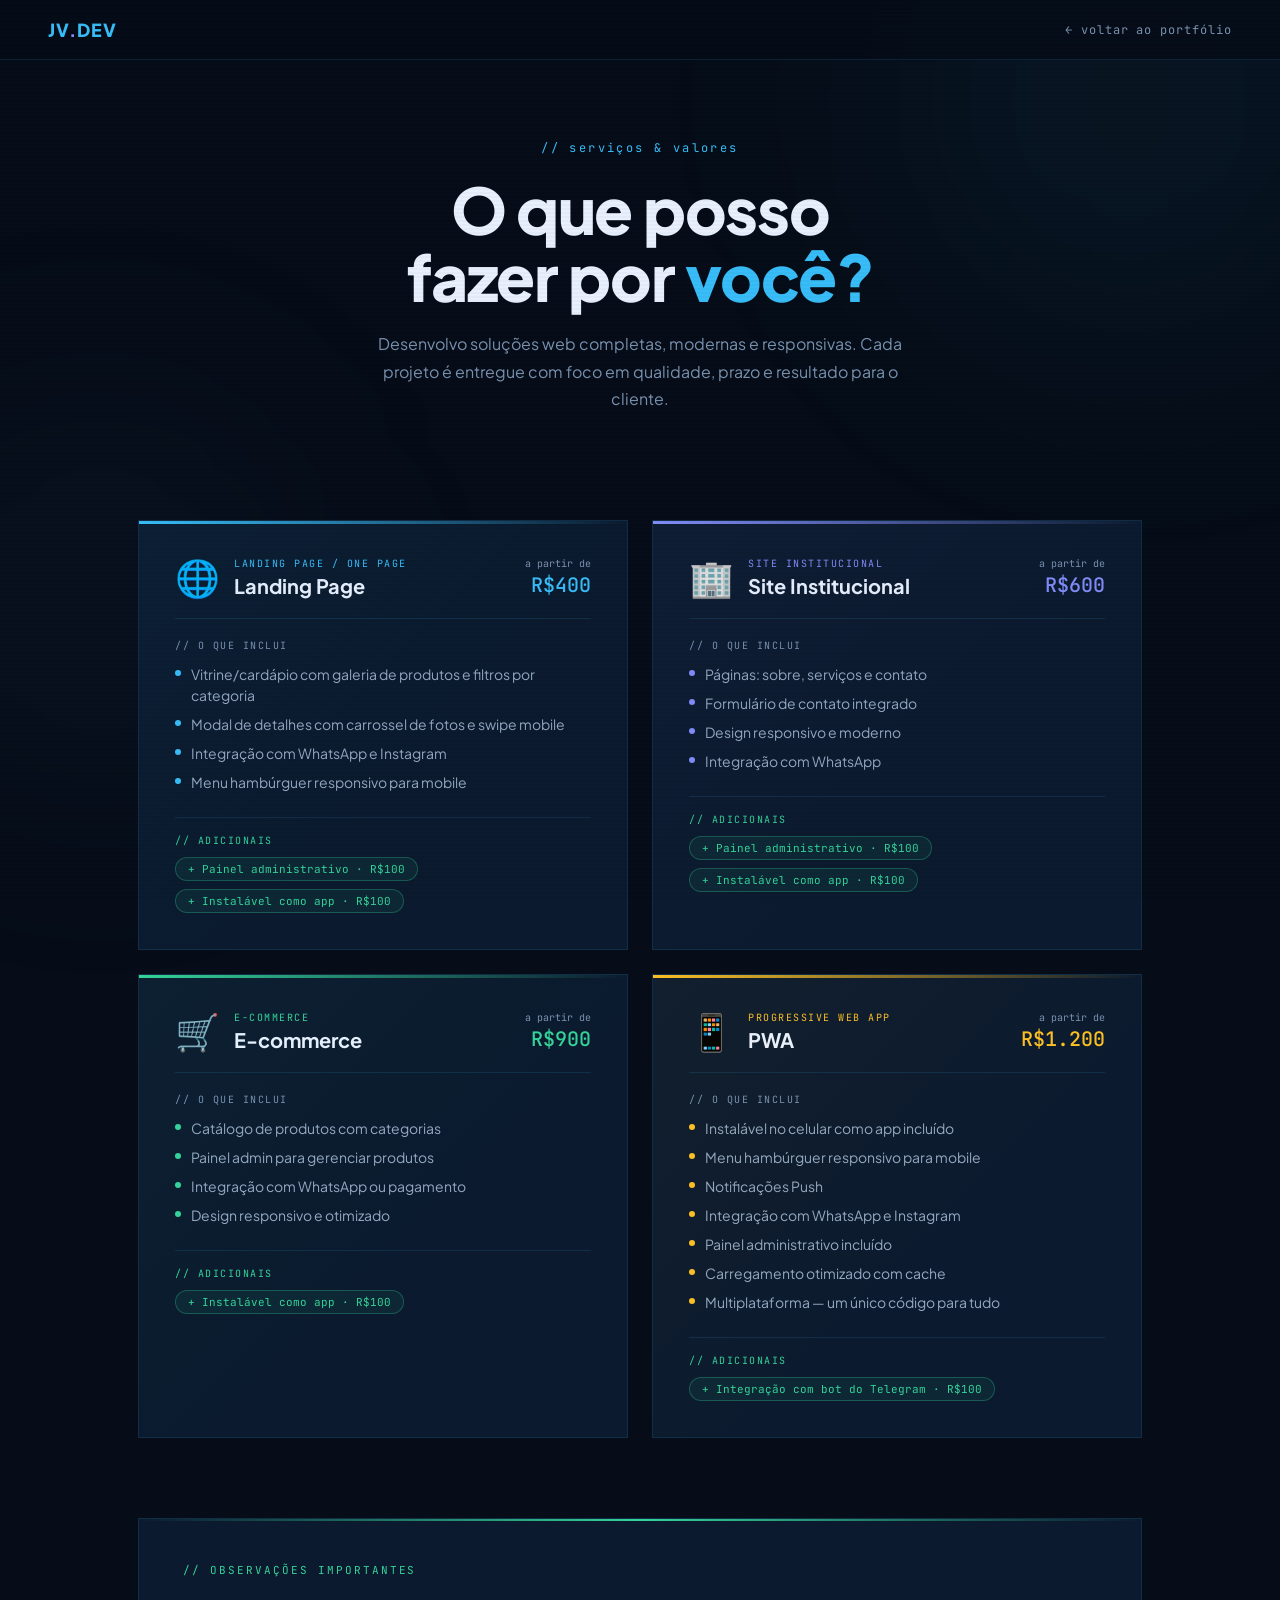
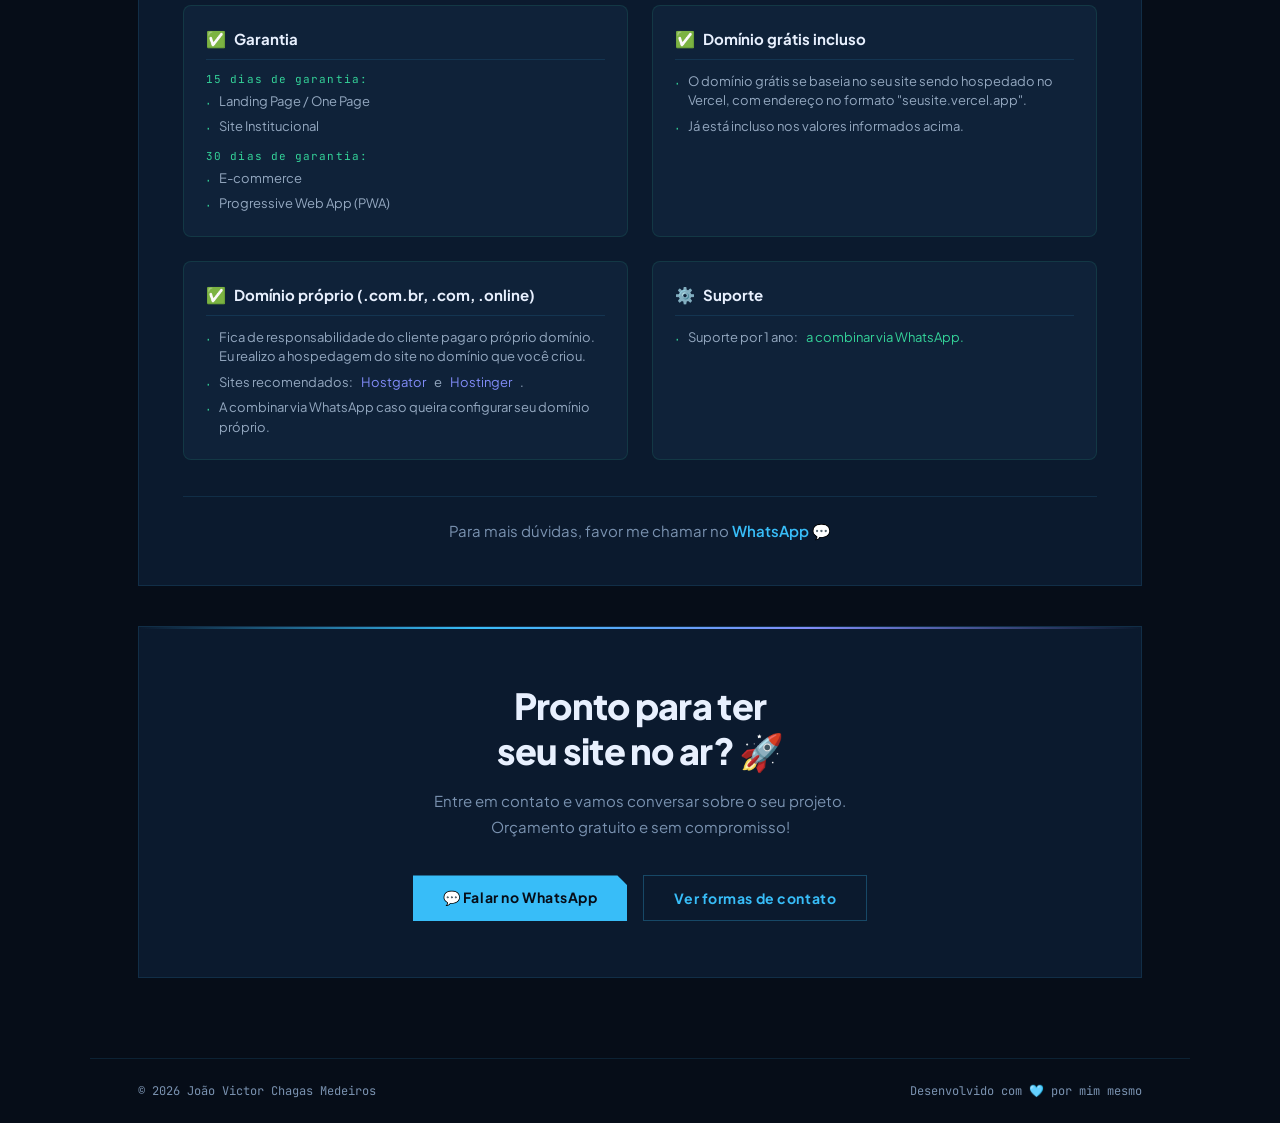
==== servicos.html @ 90fb45ff "Add files via upload" ====
<!DOCTYPE html>
<html lang="pt-BR">
<head>
<meta charset="UTF-8"/>
<meta name="viewport" content="width=device-width, initial-scale=1.0"/>
<title>Serviços — JV.DEV</title>
<link rel="icon" type="image/png" href="https://res.cloudinary.com/dcvhqnr1c/image/upload/v1779109025/favicon_atailm.png"/>
<link href="https://fonts.googleapis.com/css2?family=Plus+Jakarta+Sans:wght@400;500;600;700;800&family=JetBrains+Mono:wght@300;400;500&display=swap" rel="stylesheet"/>
<style>
  :root {
    --bg: #060d18;
    --bg2: #0b1a2e;
    --bg3: #0f2239;
    --accent: #38bdf8;
    --accent2: #818cf8;
    --accent3: #34d399;
    --amber: #fbbf24;
    --text: #e8f0fe;
    --muted: #7a92b0;
    --border: rgba(56,189,248,0.12);
    --border2: rgba(56,189,248,0.28);
  }

  * { margin: 0; padding: 0; box-sizing: border-box; }
  html { scroll-behavior: smooth; }

  body {
    background: var(--bg);
    color: var(--text);
    font-family: 'Plus Jakarta Sans', sans-serif;
    overflow-x: hidden;
  }

  body::before {
    content: '';
    position: fixed;
    inset: 0;
    background: repeating-linear-gradient(0deg, transparent, transparent 2px, rgba(0,0,0,0.025) 2px, rgba(0,0,0,0.025) 4px);
    pointer-events: none;
    z-index: 9999;
  }

  /* NAV */
  nav {
    position: fixed;
    top: 0; left: 0; right: 0;
    z-index: 100;
    padding: 18px 48px;
    display: flex;
    justify-content: space-between;
    align-items: center;
    background: rgba(6,13,24,0.88);
    backdrop-filter: blur(14px);
    border-bottom: 1px solid var(--border);
  }

  .nav-logo {
    font-family: 'Plus Jakarta Sans', sans-serif;
    font-weight: 800;
    font-size: 18px;
    color: var(--accent);
    letter-spacing: 0.05em;
    text-decoration: none;
  }

  .nav-logo span { color: var(--accent2); }

  .nav-back {
    font-family: 'JetBrains Mono', monospace;
    font-size: 12px;
    color: var(--muted);
    text-decoration: none;
    letter-spacing: 0.08em;
    display: flex;
    align-items: center;
    gap: 6px;
    transition: color 0.2s;
  }

  .nav-back:hover { color: var(--accent); }

  /* BG GLOW */
  .bg-glow {
    position: fixed;
    border-radius: 50%;
    filter: blur(130px);
    pointer-events: none;
    z-index: 0;
  }
  .bg-glow-1 { width: 500px; height: 500px; background: rgba(56,189,248,0.05); top: -150px; right: -100px; }
  .bg-glow-2 { width: 400px; height: 400px; background: rgba(129,140,248,0.04); bottom: 100px; left: -100px; }

  .content-wrap { position: relative; z-index: 1; }

  /* HERO */
  .hero {
    padding: 140px 48px 60px;
    max-width: 1100px;
    margin: 0 auto;
    text-align: center;
  }

  .hero-eyebrow {
    font-family: 'JetBrains Mono', monospace;
    font-size: 12px;
    color: var(--accent);
    letter-spacing: 0.2em;
    margin-bottom: 20px;
    opacity: 0;
    animation: fadeUp 0.6s 0.1s forwards;
  }

  .hero-title {
    font-size: clamp(36px, 5vw, 64px);
    font-weight: 800;
    letter-spacing: -0.02em;
    line-height: 1.05;
    margin-bottom: 20px;
    opacity: 0;
    animation: fadeUp 0.6s 0.25s forwards;
  }

  .hero-title .accent { color: var(--accent); }

  .hero-sub {
    font-size: 16px;
    color: var(--muted);
    max-width: 560px;
    margin: 0 auto 48px;
    line-height: 1.7;
    opacity: 0;
    animation: fadeUp 0.6s 0.4s forwards;
  }

  /* SERVICES GRID */
  .services-section {
    padding: 0 48px 80px;
    max-width: 1100px;
    margin: 0 auto;
  }

  .services-grid {
    display: grid;
    grid-template-columns: repeat(2, 1fr);
    gap: 24px;
  }

  .service-card {
    background: var(--bg2);
    border: 1px solid var(--border);
    padding: 36px;
    position: relative;
    overflow: hidden;
    transition: all 0.3s;
    opacity: 0;
    transform: translateY(20px);
  }

  .service-card.visible {
    opacity: 1;
    transform: none;
  }

  .service-card:hover {
    border-color: var(--border2);
    transform: translateY(-4px);
    box-shadow: 0 20px 60px rgba(0,0,0,0.4);
  }

  .service-card::before {
    content: '';
    position: absolute;
    top: 0; left: 0;
    width: 100%;
    height: 3px;
  }

  .service-card.blue::before   { background: linear-gradient(to right, var(--accent), transparent); }
  .service-card.purple::before { background: linear-gradient(to right, var(--accent2), transparent); }
  .service-card.green::before  { background: linear-gradient(to right, var(--accent3), transparent); }
  .service-card.amber::before  { background: linear-gradient(to right, var(--amber), transparent); }

  .service-card::after {
    content: '';
    position: absolute;
    inset: 0;
    background: linear-gradient(135deg, rgba(56,189,248,0.03) 0%, transparent 60%);
    pointer-events: none;
  }

  .service-card.purple::after { background: linear-gradient(135deg, rgba(129,140,248,0.03) 0%, transparent 60%); }
  .service-card.green::after  { background: linear-gradient(135deg, rgba(52,211,153,0.03) 0%, transparent 60%); }
  .service-card.amber::after  { background: linear-gradient(135deg, rgba(251,191,36,0.03) 0%, transparent 60%); }

  .service-top {
    display: flex;
    justify-content: space-between;
    align-items: flex-start;
    margin-bottom: 20px;
    gap: 12px;
  }

  .service-icon-name {
    display: flex;
    align-items: center;
    gap: 14px;
  }

  .service-emoji {
    font-size: 36px;
    line-height: 1;
  }

  .service-type {
    font-family: 'JetBrains Mono', monospace;
    font-size: 10px;
    letter-spacing: 0.15em;
    margin-bottom: 4px;
  }

  .service-card.blue   .service-type { color: var(--accent); }
  .service-card.purple .service-type { color: var(--accent2); }
  .service-card.green  .service-type { color: var(--accent3); }
  .service-card.amber  .service-type { color: var(--amber); }

  .service-name {
    font-size: 20px;
    font-weight: 700;
    color: var(--text);
    line-height: 1.2;
  }

  .price-badge {
    text-align: right;
    flex-shrink: 0;
  }

  .price-from {
    font-family: 'JetBrains Mono', monospace;
    font-size: 10px;
    color: var(--muted);
    display: block;
    margin-bottom: 2px;
  }

  .price-value {
    font-family: 'JetBrains Mono', monospace;
    font-size: 20px;
    font-weight: 500;
  }

  .service-card.blue   .price-value { color: var(--accent); }
  .service-card.purple .price-value { color: var(--accent2); }
  .service-card.green  .price-value { color: var(--accent3); }
  .service-card.amber  .price-value { color: var(--amber); }

  .service-divider {
    height: 1px;
    background: var(--border);
    margin-bottom: 20px;
  }

  .includes-label {
    font-family: 'JetBrains Mono', monospace;
    font-size: 10px;
    color: var(--muted);
    letter-spacing: 0.15em;
    margin-bottom: 12px;
  }

  .features-list {
    list-style: none;
    display: flex;
    flex-direction: column;
    gap: 8px;
    margin-bottom: 24px;
  }

  .features-list li {
    display: flex;
    align-items: flex-start;
    gap: 10px;
    font-size: 14px;
    color: #94a8c0;
    line-height: 1.5;
  }

  .feat-dot {
    width: 6px;
    height: 6px;
    border-radius: 50%;
    flex-shrink: 0;
    margin-top: 6px;
  }

  .service-card.blue   .feat-dot { background: var(--accent); }
  .service-card.purple .feat-dot { background: var(--accent2); }
  .service-card.green  .feat-dot { background: var(--accent3); }
  .service-card.amber  .feat-dot { background: var(--amber); }

  /* Addons */
  .addons-block {
    border-top: 1px solid var(--border);
    padding-top: 16px;
  }

  .addons-label {
    font-family: 'JetBrains Mono', monospace;
    font-size: 10px;
    letter-spacing: 0.15em;
    margin-bottom: 10px;
  }

  .service-card.blue   .addons-label { color: var(--accent3); }
  .service-card.purple .addons-label { color: var(--accent3); }
  .service-card.green  .addons-label { color: var(--accent3); }
  .service-card.amber  .addons-label { color: var(--accent3); }

  .addons-row {
    display: flex;
    flex-wrap: wrap;
    gap: 8px;
  }

  .addon-pill {
    font-family: 'JetBrains Mono', monospace;
    font-size: 11px;
    padding: 4px 12px;
    border-radius: 100px;
    color: var(--accent3);
    border: 1px solid rgba(52,211,153,0.3);
    background: rgba(52,211,153,0.07);
  }

  /* OBSERVAÇÕES */
  .obs-section {
    padding: 0 48px 40px;
    max-width: 1100px;
    margin: 0 auto;
  }

  .obs-inner {
    background: var(--bg2);
    border: 1px solid var(--border);
    padding: 44px;
    position: relative;
    overflow: hidden;
  }

  .obs-inner::before {
    content: '';
    position: absolute;
    top: 0; left: 0; right: 0;
    height: 2px;
    background: linear-gradient(to right, transparent, var(--accent3), transparent);
  }

  .obs-eyebrow {
    font-family: 'JetBrains Mono', monospace;
    font-size: 11px;
    color: var(--accent3);
    letter-spacing: 0.18em;
    margin-bottom: 28px;
  }

  .obs-grid {
    display: grid;
    grid-template-columns: repeat(2, 1fr);
    gap: 24px;
    margin-bottom: 36px;
  }

  .obs-block {
    background: var(--bg3);
    border: 1px solid rgba(52,211,153,0.12);
    border-radius: 8px;
    padding: 22px;
    display: flex;
    flex-direction: column;
    gap: 12px;
  }

  .obs-title {
    font-size: 15px;
    font-weight: 700;
    color: var(--text);
    display: flex;
    align-items: center;
    gap: 8px;
    padding-bottom: 10px;
    border-bottom: 1px solid var(--border);
  }

  .obs-icon { font-size: 16px; }

  .obs-group { display: flex; flex-direction: column; gap: 6px; }

  .obs-group-label {
    font-family: 'JetBrains Mono', monospace;
    font-size: 11px;
    color: var(--accent3);
    letter-spacing: 0.1em;
  }

  .obs-list {
    list-style: none;
    display: flex;
    flex-direction: column;
    gap: 6px;
  }

  .obs-list li {
    font-size: 13px;
    color: #94a8c0;
    line-height: 1.5;
    display: flex;
    align-items: flex-start;
    gap: 8px;
  }

  .obs-list li::before {
    content: '·';
    color: var(--accent3);
    font-size: 16px;
    line-height: 1.2;
    flex-shrink: 0;
  }

  .obs-footer-msg {
    text-align: center;
    padding-top: 24px;
    border-top: 1px solid var(--border);
  }

  .obs-footer-msg p {
    font-size: 15px;
    color: var(--muted);
  }

  .obs-footer-msg a {
    color: var(--accent);
    text-decoration: none;
    font-weight: 600;
    transition: opacity 0.2s;
  }

  .obs-footer-msg a:hover { opacity: 0.8; }

  @media (max-width: 768px) {
    .obs-section { padding: 0 20px 40px; }
    .obs-inner { padding: 24px 20px; }
    .obs-grid { grid-template-columns: 1fr; }
  }
  .cta-section {
    padding: 0 48px 80px;
    max-width: 1100px;
    margin: 0 auto;
  }

  .cta-inner {
    background: var(--bg2);
    border: 1px solid var(--border);
    padding: 56px;
    text-align: center;
    position: relative;
    overflow: hidden;
  }

  .cta-inner::before {
    content: '';
    position: absolute;
    top: 0; left: 0; right: 0;
    height: 2px;
    background: linear-gradient(to right, transparent, var(--accent), var(--accent2), transparent);
  }

  .cta-title {
    font-size: 36px;
    font-weight: 800;
    letter-spacing: -0.02em;
    margin-bottom: 14px;
  }

  .cta-title .accent { color: var(--accent); }

  .cta-sub {
    font-size: 15px;
    color: var(--muted);
    margin-bottom: 36px;
    max-width: 460px;
    margin-left: auto;
    margin-right: auto;
    line-height: 1.7;
  }

  .cta-buttons {
    display: flex;
    justify-content: center;
    gap: 16px;
    flex-wrap: wrap;
  }

  .btn-primary {
    padding: 13px 30px;
    background: var(--accent);
    color: #060d18;
    font-family: 'Plus Jakarta Sans', sans-serif;
    font-weight: 700;
    font-size: 14px;
    border: none;
    cursor: pointer;
    letter-spacing: 0.04em;
    text-decoration: none;
    display: inline-block;
    transition: all 0.2s;
    clip-path: polygon(0 0, calc(100% - 10px) 0, 100% 10px, 100% 100%, 0 100%);
  }

  .btn-primary:hover {
    transform: translateY(-2px);
    box-shadow: 0 8px 24px rgba(56,189,248,0.35);
  }

  .btn-secondary {
    padding: 13px 30px;
    background: transparent;
    color: var(--accent);
    font-family: 'Plus Jakarta Sans', sans-serif;
    font-weight: 700;
    font-size: 14px;
    border: 1px solid var(--border2);
    cursor: pointer;
    letter-spacing: 0.04em;
    text-decoration: none;
    display: inline-block;
    transition: all 0.2s;
  }

  .btn-secondary:hover {
    background: rgba(56,189,248,0.08);
    border-color: var(--accent);
  }

  /* FOOTER */
  footer {
    padding: 24px 48px;
    border-top: 1px solid var(--border);
    display: flex;
    justify-content: space-between;
    align-items: center;
    max-width: 1100px;
    margin: 0 auto;
  }

  .footer-text {
    font-family: 'JetBrains Mono', monospace;
    font-size: 12px;
    color: var(--muted);
  }

  /* ANIMATIONS */
  @keyframes fadeUp {
    from { opacity: 0; transform: translateY(20px); }
    to   { opacity: 1; transform: translateY(0); }
  }

  /* RESPONSIVE */
  @media (max-width: 768px) {
    nav { padding: 14px 20px; }
    .hero { padding: 110px 20px 40px; }
    .services-section { padding: 0 20px 60px; }
    .services-grid { grid-template-columns: 1fr; }
    .service-card { padding: 24px; }
    .cta-section { padding: 0 20px 60px; }
    .cta-inner { padding: 36px 20px; }
    .cta-title { font-size: 26px; }
    footer { padding: 20px; flex-direction: column; gap: 6px; text-align: center; }
  }
</style>
</head>
<body>

<div class="bg-glow bg-glow-1"></div>
<div class="bg-glow bg-glow-2"></div>

<nav>
  <a href="index.html" class="nav-logo">JV<span>.</span>DEV</a>
  <a href="index.html" class="nav-back">← voltar ao portfólio</a>
</nav>

<div class="content-wrap">

  <div class="hero">
    <p class="hero-eyebrow">// serviços & valores</p>
    <h1 class="hero-title">O que posso<br>fazer por <span class="accent">você?</span></h1>
    <p class="hero-sub">Desenvolvo soluções web completas, modernas e responsivas. Cada projeto é entregue com foco em qualidade, prazo e resultado para o cliente.</p>
  </div>

  <div class="services-section">
    <div class="services-grid">

      <!-- Landing Page -->
      <div class="service-card blue reveal-card">
        <div class="service-top">
          <div class="service-icon-name">
            <span class="service-emoji">🌐</span>
            <div>
              <p class="service-type">LANDING PAGE / ONE PAGE</p>
              <h2 class="service-name">Landing Page</h2>
            </div>
          </div>
          <div class="price-badge">
            <span class="price-from">a partir de</span>
            <span class="price-value">R$400</span>
          </div>
        </div>
        <div class="service-divider"></div>
        <p class="includes-label">// O QUE INCLUI</p>
        <ul class="features-list">
          <li><span class="feat-dot"></span>Vitrine/cardápio com galeria de produtos e filtros por categoria</li>
          <li><span class="feat-dot"></span>Modal de detalhes com carrossel de fotos e swipe mobile</li>
          <li><span class="feat-dot"></span>Integração com WhatsApp e Instagram</li>
          <li><span class="feat-dot"></span>Menu hambúrguer responsivo para mobile</li>
        </ul>
        <div class="addons-block">
          <p class="addons-label">// ADICIONAIS</p>
          <div class="addons-row">
            <span class="addon-pill">+ Painel administrativo · R$100</span>
            <span class="addon-pill">+ Instalável como app · R$100</span>
          </div>
        </div>
      </div>

      <!-- Site Institucional -->
      <div class="service-card purple reveal-card">
        <div class="service-top">
          <div class="service-icon-name">
            <span class="service-emoji">🏢</span>
            <div>
              <p class="service-type">SITE INSTITUCIONAL</p>
              <h2 class="service-name">Site Institucional</h2>
            </div>
          </div>
          <div class="price-badge">
            <span class="price-from">a partir de</span>
            <span class="price-value">R$600</span>
          </div>
        </div>
        <div class="service-divider"></div>
        <p class="includes-label">// O QUE INCLUI</p>
        <ul class="features-list">
          <li><span class="feat-dot"></span>Páginas: sobre, serviços e contato</li>
          <li><span class="feat-dot"></span>Formulário de contato integrado</li>
          <li><span class="feat-dot"></span>Design responsivo e moderno</li>
          <li><span class="feat-dot"></span>Integração com WhatsApp</li>
        </ul>
        <div class="addons-block">
          <p class="addons-label">// ADICIONAIS</p>
          <div class="addons-row">
            <span class="addon-pill">+ Painel administrativo · R$100</span>
            <span class="addon-pill">+ Instalável como app · R$100</span>
          </div>
        </div>
      </div>

      <!-- E-commerce -->
      <div class="service-card green reveal-card">
        <div class="service-top">
          <div class="service-icon-name">
            <span class="service-emoji">🛒</span>
            <div>
              <p class="service-type">E-COMMERCE</p>
              <h2 class="service-name">E-commerce</h2>
            </div>
          </div>
          <div class="price-badge">
            <span class="price-from">a partir de</span>
            <span class="price-value">R$900</span>
          </div>
        </div>
        <div class="service-divider"></div>
        <p class="includes-label">// O QUE INCLUI</p>
        <ul class="features-list">
          <li><span class="feat-dot"></span>Catálogo de produtos com categorias</li>
          <li><span class="feat-dot"></span>Painel admin para gerenciar produtos</li>
          <li><span class="feat-dot"></span>Integração com WhatsApp ou pagamento</li>
          <li><span class="feat-dot"></span>Design responsivo e otimizado</li>
        </ul>
        <div class="addons-block">
          <p class="addons-label">// ADICIONAIS</p>
          <div class="addons-row">
            <span class="addon-pill">+ Instalável como app · R$100</span>
          </div>
        </div>
      </div>

      <!-- PWA -->
      <div class="service-card amber reveal-card">
        <div class="service-top">
          <div class="service-icon-name">
            <span class="service-emoji">📱</span>
            <div>
              <p class="service-type">PROGRESSIVE WEB APP</p>
              <h2 class="service-name">PWA</h2>
            </div>
          </div>
          <div class="price-badge">
            <span class="price-from">a partir de</span>
            <span class="price-value">R$1.200</span>
          </div>
        </div>
        <div class="service-divider"></div>
        <p class="includes-label">// O QUE INCLUI</p>
        <ul class="features-list">
          <li><span class="feat-dot"></span>Instalável no celular como app incluído</li>
          <li><span class="feat-dot"></span>Menu hambúrguer responsivo para mobile</li>
          <li><span class="feat-dot"></span>Notificações Push</li>
          <li><span class="feat-dot"></span>Integração com WhatsApp e Instagram</li>
          <li><span class="feat-dot"></span>Painel administrativo incluído</li>
          <li><span class="feat-dot"></span>Carregamento otimizado com cache</li>
          <li><span class="feat-dot"></span>Multiplataforma — um único código para tudo</li>
        </ul>
        <div class="addons-block">
          <p class="addons-label">// ADICIONAIS</p>
          <div class="addons-row">
            <span class="addon-pill">+ Integração com bot do Telegram · R$100</span>
          </div>
        </div>
      </div>

    </div>
  </div>

  <!-- OBSERVAÇÕES -->
  <div class="obs-section">
    <div class="obs-inner reveal-card">
      <p class="obs-eyebrow">// OBSERVAÇÕES IMPORTANTES</p>

      <div class="obs-grid">

        <div class="obs-block">
          <div class="obs-title"><span class="obs-icon">✅</span> Garantia</div>
          <div class="obs-group">
            <p class="obs-group-label">15 dias de garantia:</p>
            <ul class="obs-list">
              <li>Landing Page / One Page</li>
              <li>Site Institucional</li>
            </ul>
          </div>
          <div class="obs-group">
            <p class="obs-group-label">30 dias de garantia:</p>
            <ul class="obs-list">
              <li>E-commerce</li>
              <li>Progressive Web App (PWA)</li>
            </ul>
          </div>
        </div>

        <div class="obs-block">
          <div class="obs-title"><span class="obs-icon">✅</span> Domínio grátis incluso</div>
          <ul class="obs-list">
            <li>O domínio grátis se baseia no seu site sendo hospedado no Vercel, com endereço no formato "seusite.vercel.app".</li>
            <li>Já está incluso nos valores informados acima.</li>
          </ul>
        </div>

        <div class="obs-block">
          <div class="obs-title"><span class="obs-icon">✅</span> Domínio próprio (.com.br, .com, .online)</div>
          <ul class="obs-list">
            <li>Fica de responsabilidade do cliente pagar o próprio domínio. Eu realizo a hospedagem do site no domínio que você criou.</li>
            <li>Sites recomendados: <span style="color:var(--accent2)">Hostgator</span> e <span style="color:var(--accent2)">Hostinger</span>.</li>
            <li>A combinar via WhatsApp caso queira configurar seu domínio próprio.</li>
          </ul>
        </div>

        <div class="obs-block">
          <div class="obs-title"><span class="obs-icon">⚙️</span> Suporte</div>
          <ul class="obs-list">
            <li>Suporte por 1 ano: <span style="color:var(--accent3)">a combinar via WhatsApp.</span></li>
          </ul>
        </div>

      </div>

      <div class="obs-footer-msg">
        <p>Para mais dúvidas, favor me chamar no <a href="https://wa.me/5522999226298" target="_blank">WhatsApp</a> 💬</p>
      </div>
    </div>
  </div>

  <!-- CTA -->
  <div class="cta-section">
    <div class="cta-inner reveal-card">
      <h2 class="cta-title">Pronto para ter<br>seu site no ar? <span class="accent">🚀</span></h2>
      <p class="cta-sub">Entre em contato e vamos conversar sobre o seu projeto. Orçamento gratuito e sem compromisso!</p>
      <div class="cta-buttons">
        <a href="https://wa.me/5522999226298" target="_blank" class="btn-primary">💬 Falar no WhatsApp</a>
        <a href="index.html#contato" class="btn-secondary">Ver formas de contato</a>
      </div>
    </div>
  </div>

  <footer>
    <span class="footer-text">© 2026 João Victor Chagas Medeiros</span>
    <span class="footer-text">Desenvolvido com 🩵 por mim mesmo</span>
  </footer>

</div>

<script>
  const cards = document.querySelectorAll('.reveal-card');
  const obs = new IntersectionObserver((entries) => {
    entries.forEach((e, i) => {
      if (e.isIntersecting) {
        setTimeout(() => e.target.classList.add('visible'), i * 100);
      }
    });
  }, { threshold: 0.1 });
  cards.forEach(c => obs.observe(c));
</script>
</body>
</html>
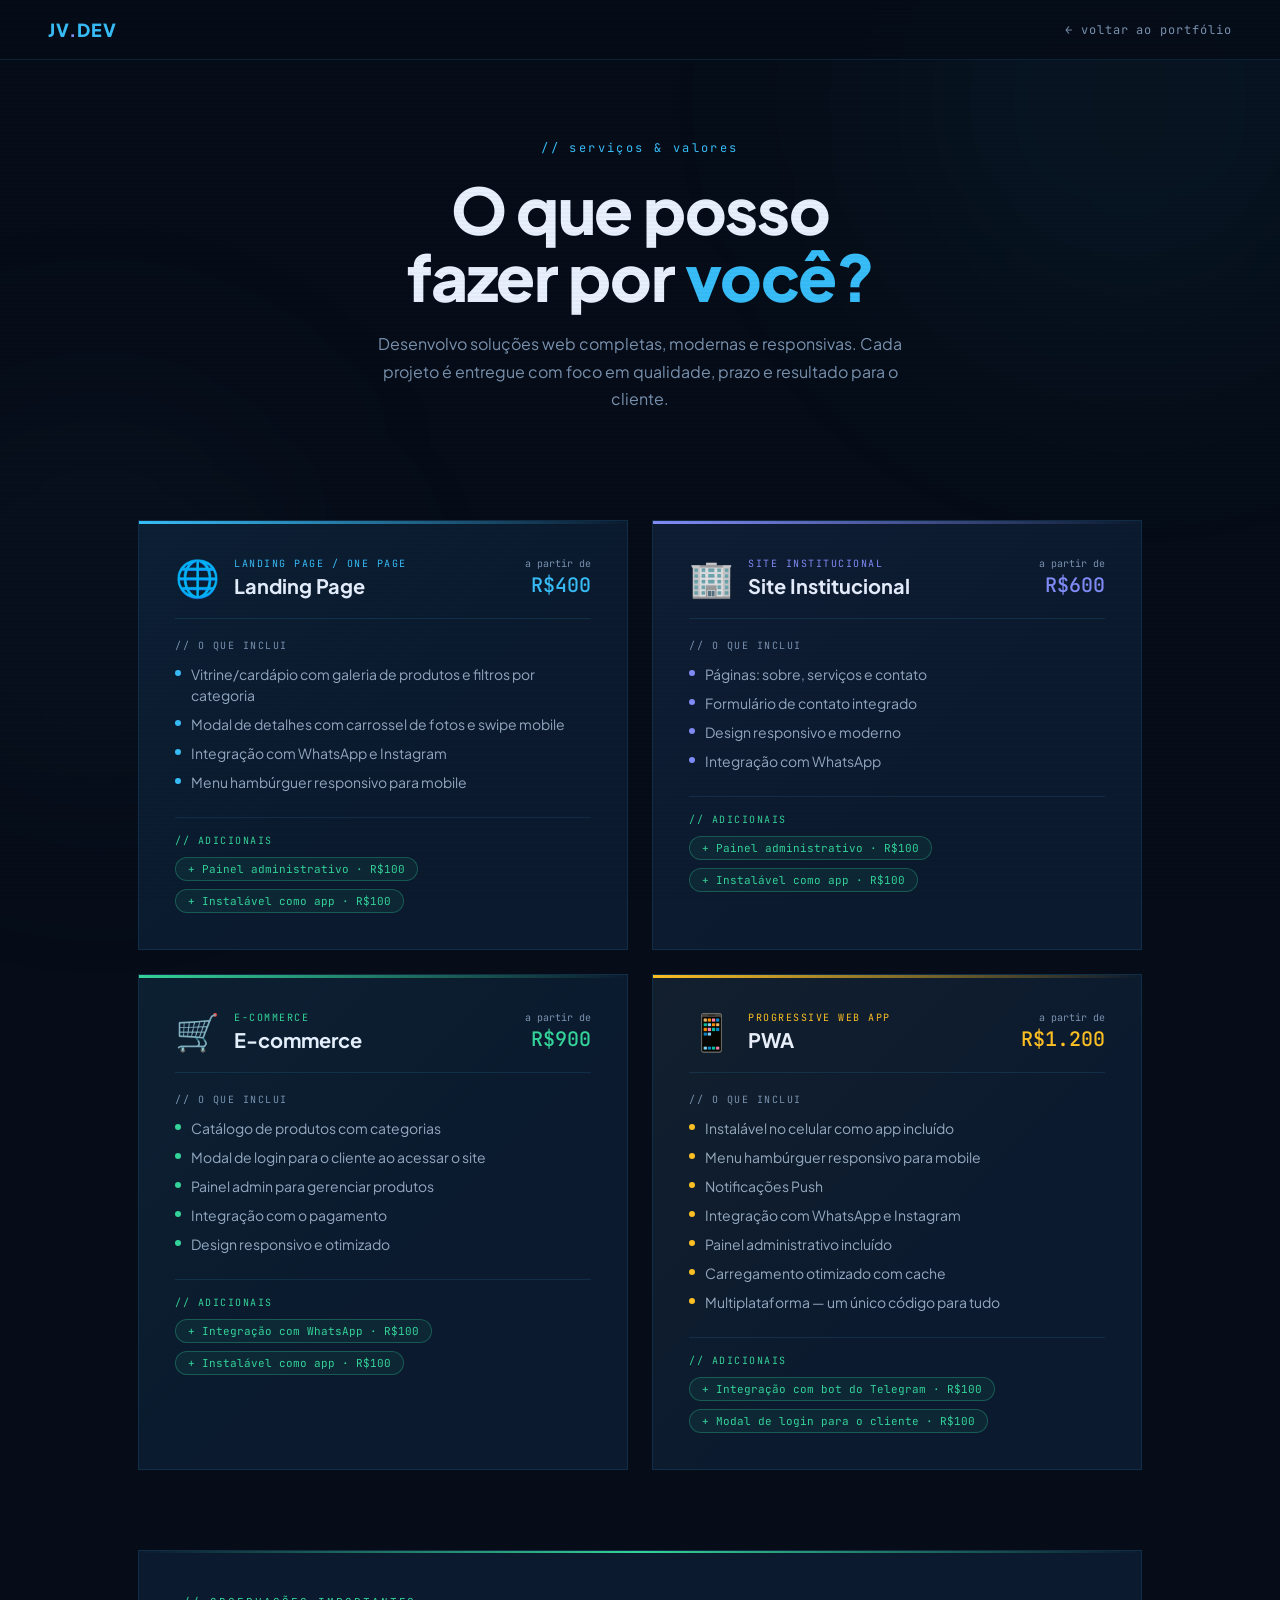
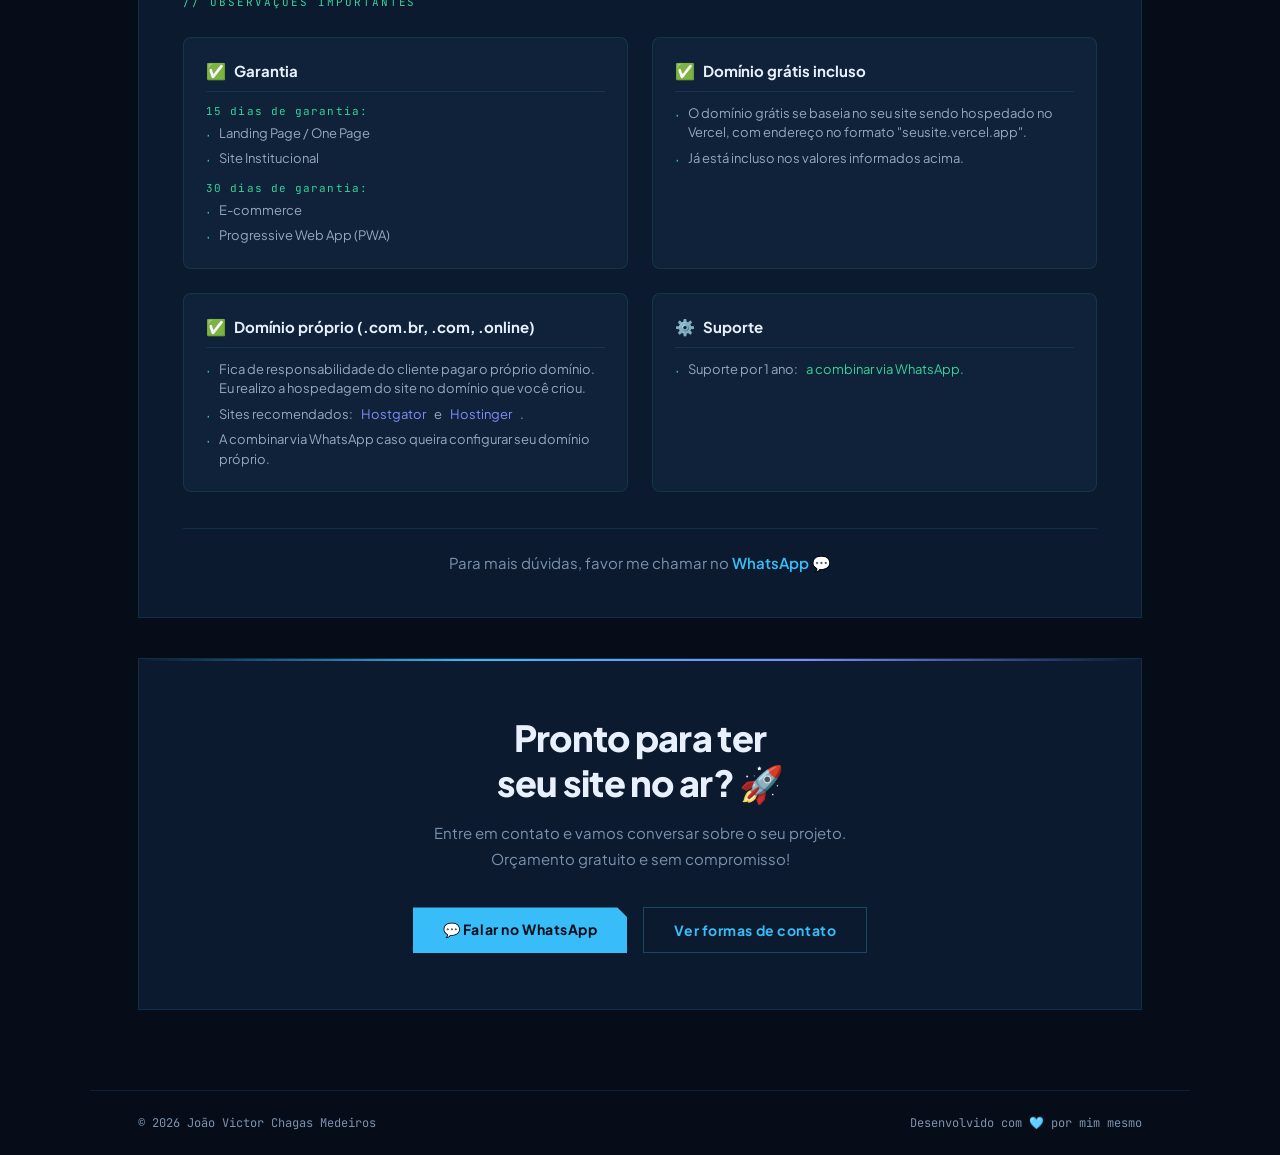
==== commit 96d00291: "Update servicos.html" ====
--- a/servicos.html
+++ b/servicos.html
@@ -564,17 +564,102 @@
     to   { opacity: 1; transform: translateY(0); }
   }
 
+  /* Page enter animation */
+  .page-enter {
+    position: fixed;
+    inset: 0;
+    z-index: 99999;
+    background: #060d18;
+    display: flex;
+    flex-direction: column;
+    align-items: center;
+    justify-content: center;
+    gap: 20px;
+    transition: opacity 0.5s ease;
+  }
+  .page-enter.fade-out { opacity: 0; pointer-events: none; }
+  .pe-logo {
+    font-family: 'Plus Jakarta Sans', sans-serif;
+    font-size: 28px;
+    font-weight: 800;
+    color: var(--accent);
+    letter-spacing: 0.05em;
+    animation: peUp 0.5s 0.1s both;
+  }
+  .pe-logo span { color: var(--accent2); }
+  .pe-text {
+    font-family: 'JetBrains Mono', monospace;
+    font-size: 12px;
+    color: var(--muted);
+    letter-spacing: 0.15em;
+    animation: peUp 0.4s 0.25s both;
+  }
+  .pe-bar {
+    width: 200px;
+    height: 2px;
+    background: var(--bg3);
+    border-radius: 2px;
+    overflow: hidden;
+    animation: peUp 0.3s 0.3s both;
+  }
+  .pe-bar-fill {
+    height: 100%;
+    width: 0%;
+    background: linear-gradient(to right, var(--accent), var(--accent2));
+    border-radius: 2px;
+    animation: fillBar 0.6s 0.35s forwards ease;
+  }
+  @keyframes fillBar { to { width: 100%; } }
+  @keyframes peUp {
+    from { opacity: 0; transform: translateY(12px); }
+    to   { opacity: 1; transform: translateY(0); }
+  }
+
   /* RESPONSIVE */
   @media (max-width: 768px) {
     nav { padding: 14px 20px; }
-    .hero { padding: 110px 20px 40px; }
-    .services-section { padding: 0 20px 60px; }
-    .services-grid { grid-template-columns: 1fr; }
-    .service-card { padding: 24px; }
-    .cta-section { padding: 0 20px 60px; }
-    .cta-inner { padding: 36px 20px; }
-    .cta-title { font-size: 26px; }
-    footer { padding: 20px; flex-direction: column; gap: 6px; text-align: center; }
+    .nav-logo { font-size: 16px; }
+    .nav-back { font-size: 11px; }
+
+    .hero { padding: 100px 20px 32px; }
+    .hero-title { font-size: 32px; }
+    .hero-sub { font-size: 14px; margin-bottom: 32px; }
+
+    .services-section { padding: 0 16px 48px; }
+    .services-grid { grid-template-columns: 1fr; gap: 16px; }
+
+    .service-card { padding: 20px; }
+    .service-top { flex-direction: column; gap: 12px; align-items: flex-start; }
+    .price-badge { text-align: left; }
+    .price-value { font-size: 18px; }
+    .service-name { font-size: 18px; }
+    .service-emoji { font-size: 30px; }
+    .features-list li { font-size: 13px; }
+    .addon-pill { font-size: 11px; padding: 4px 10px; }
+
+    .obs-section { padding: 0 16px 32px; }
+    .obs-inner { padding: 20px 16px; }
+    .obs-grid { grid-template-columns: 1fr; gap: 14px; }
+    .obs-block { padding: 16px; }
+    .obs-title { font-size: 13px; }
+    .obs-list li { font-size: 12px; }
+    .obs-footer-msg p { font-size: 14px; }
+
+    .cta-section { padding: 0 16px 56px; }
+    .cta-inner { padding: 30px 18px; }
+    .cta-title { font-size: 24px; }
+    .cta-sub { font-size: 13px; }
+    .cta-buttons { flex-direction: column; align-items: center; }
+    .btn-primary, .btn-secondary { width: 100%; text-align: center; padding: 14px 20px; }
+
+    footer { padding: 20px 16px; flex-direction: column; gap: 6px; text-align: center; }
+    .footer-text { font-size: 11px; }
+  }
+
+  @media (max-width: 400px) {
+    .hero-title { font-size: 26px; }
+    .service-icon-name { gap: 10px; }
+    .service-name { font-size: 16px; }
   }
 </style>
 </head>
@@ -682,13 +767,15 @@
         <p class="includes-label">// O QUE INCLUI</p>
         <ul class="features-list">
           <li><span class="feat-dot"></span>Catálogo de produtos com categorias</li>
+          <li><span class="feat-dot"></span>Modal de login para o cliente ao acessar o site</li>
           <li><span class="feat-dot"></span>Painel admin para gerenciar produtos</li>
-          <li><span class="feat-dot"></span>Integração com WhatsApp ou pagamento</li>
+          <li><span class="feat-dot"></span>Integração com o pagamento</li>
           <li><span class="feat-dot"></span>Design responsivo e otimizado</li>
         </ul>
         <div class="addons-block">
           <p class="addons-label">// ADICIONAIS</p>
           <div class="addons-row">
+            <span class="addon-pill">+ Integração com WhatsApp · R$100</span>
             <span class="addon-pill">+ Instalável como app · R$100</span>
           </div>
         </div>
@@ -724,6 +811,7 @@
           <p class="addons-label">// ADICIONAIS</p>
           <div class="addons-row">
             <span class="addon-pill">+ Integração com bot do Telegram · R$100</span>
+            <span class="addon-pill">+ Modal de login para o cliente · R$100</span>
           </div>
         </div>
       </div>
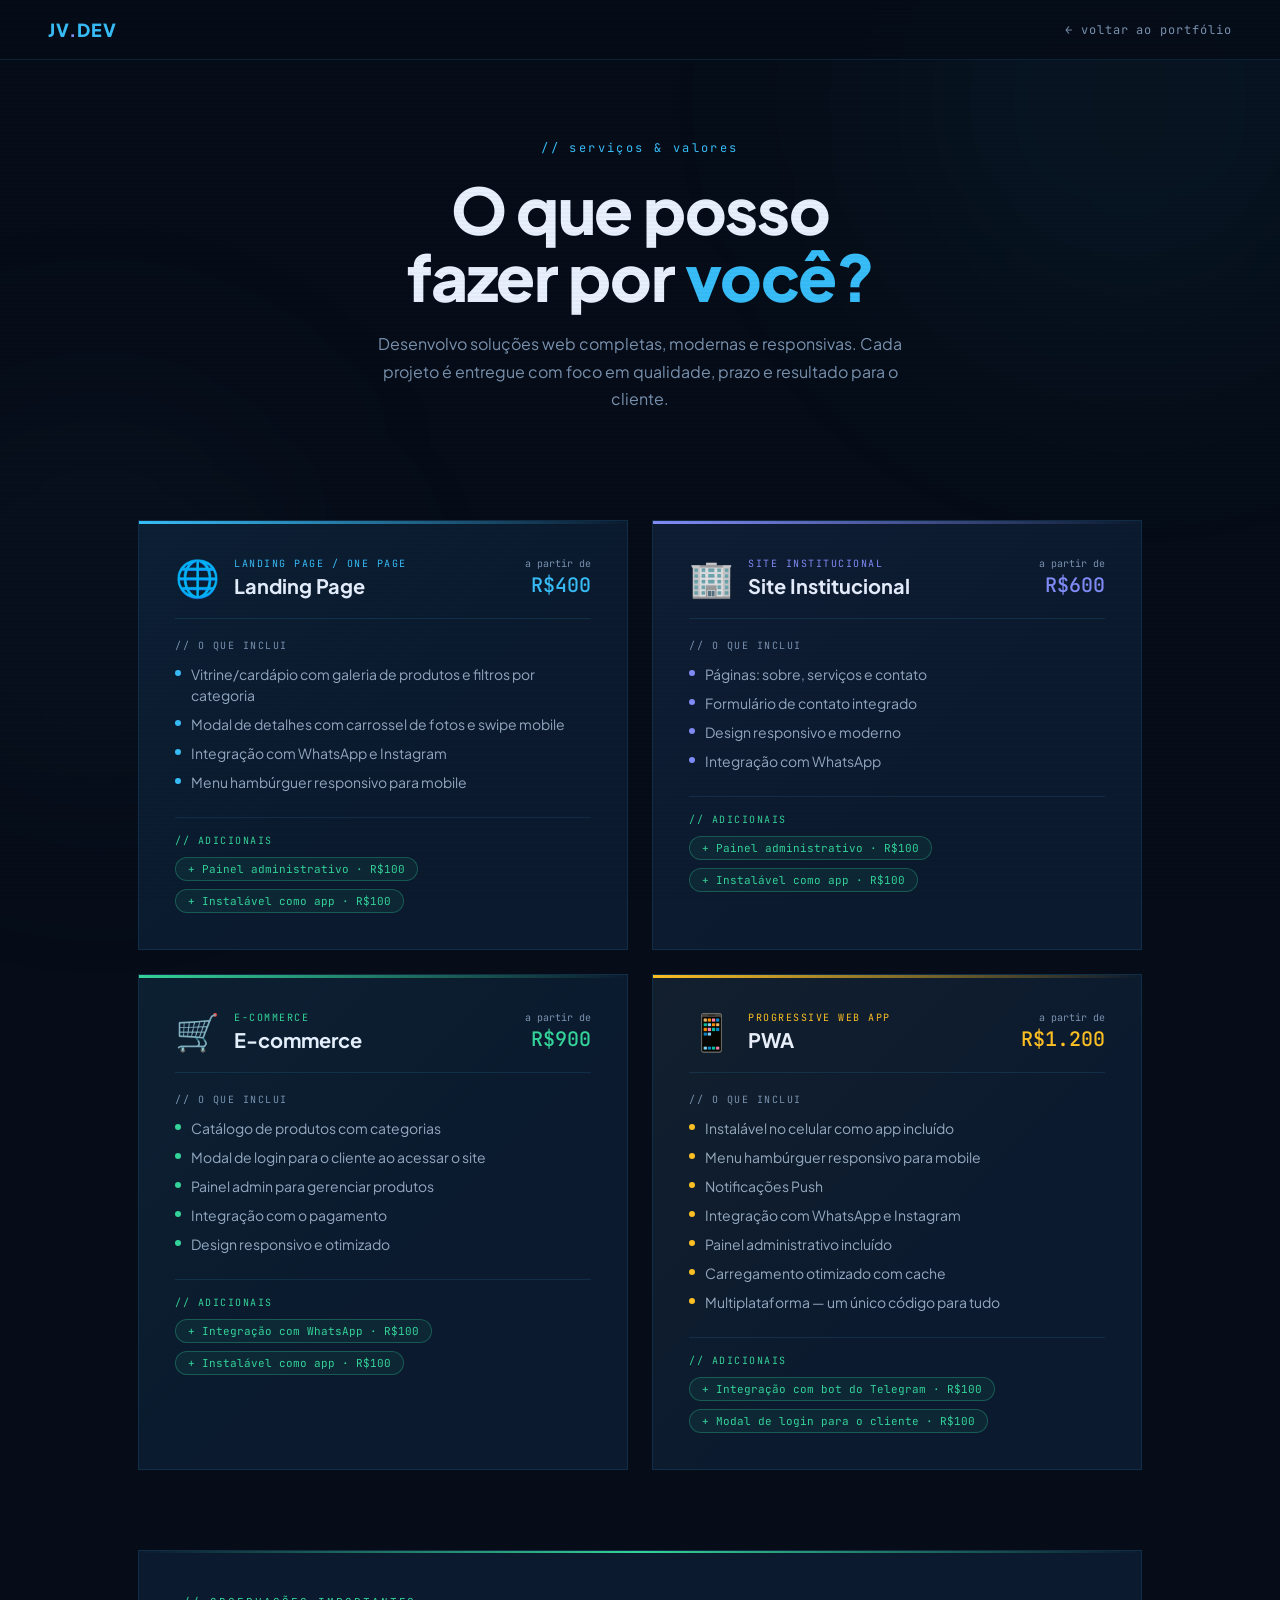
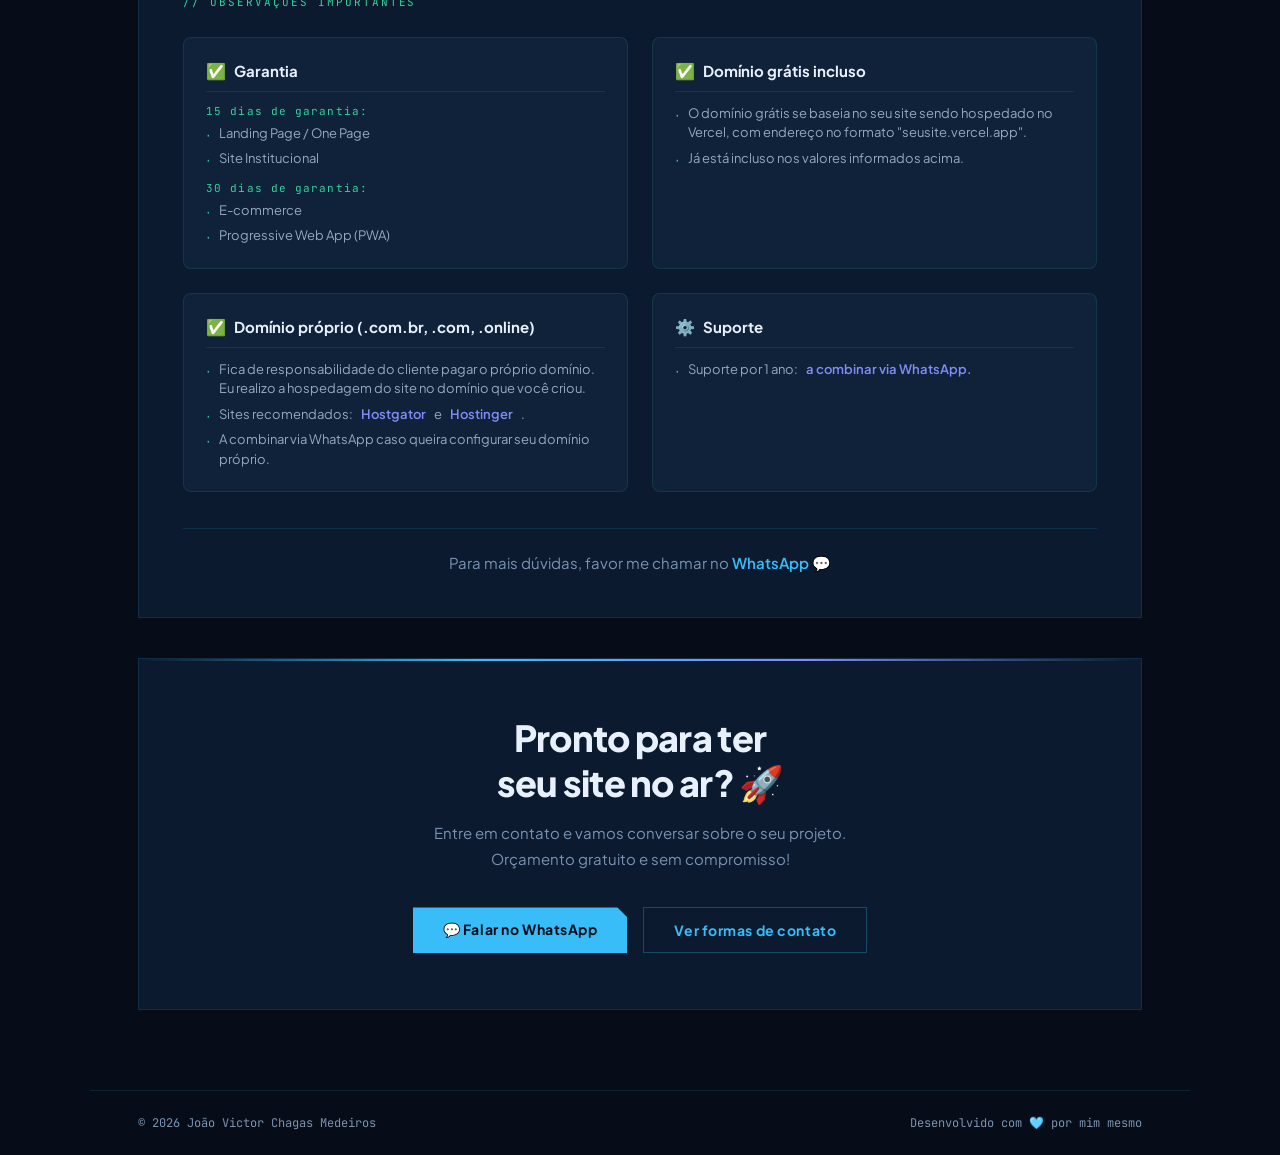
==== commit b2e496e2: "Adiciona painel administrativo" ====
--- a/servicos.html
+++ b/servicos.html
@@ -661,6 +661,15 @@
     .service-icon-name { gap: 10px; }
     .service-name { font-size: 16px; }
   }
+
+  /* ================= v2 — cor rosa + destaque em negrito nas observações ================= */
+  .service-card.rose::before { background: linear-gradient(to right, #fb7185, transparent); }
+  .service-card.rose::after  { background: linear-gradient(135deg, rgba(251,113,133,0.03) 0%, transparent 60%); }
+  .service-card.rose .service-type,
+  .service-card.rose .price-value { color: #fb7185; }
+  .service-card.rose .feat-dot { background: #fb7185; }
+  .obs-list strong { color: var(--accent2); font-weight: 600; }
+  .features-list strong { color: var(--text); font-weight: 600; }
 </style>
 </head>
 <body>
@@ -674,237 +683,22 @@
 </nav>
 
 <div class="content-wrap">
-
-  <div class="hero">
-    <p class="hero-eyebrow">// serviços & valores</p>
-    <h1 class="hero-title">O que posso<br>fazer por <span class="accent">você?</span></h1>
-    <p class="hero-sub">Desenvolvo soluções web completas, modernas e responsivas. Cada projeto é entregue com foco em qualidade, prazo e resultado para o cliente.</p>
-  </div>
-
-  <div class="services-section">
-    <div class="services-grid">
-
-      <!-- Landing Page -->
-      <div class="service-card blue reveal-card">
-        <div class="service-top">
-          <div class="service-icon-name">
-            <span class="service-emoji">🌐</span>
-            <div>
-              <p class="service-type">LANDING PAGE / ONE PAGE</p>
-              <h2 class="service-name">Landing Page</h2>
-            </div>
-          </div>
-          <div class="price-badge">
-            <span class="price-from">a partir de</span>
-            <span class="price-value">R$400</span>
-          </div>
-        </div>
-        <div class="service-divider"></div>
-        <p class="includes-label">// O QUE INCLUI</p>
-        <ul class="features-list">
-          <li><span class="feat-dot"></span>Vitrine/cardápio com galeria de produtos e filtros por categoria</li>
-          <li><span class="feat-dot"></span>Modal de detalhes com carrossel de fotos e swipe mobile</li>
-          <li><span class="feat-dot"></span>Integração com WhatsApp e Instagram</li>
-          <li><span class="feat-dot"></span>Menu hambúrguer responsivo para mobile</li>
-        </ul>
-        <div class="addons-block">
-          <p class="addons-label">// ADICIONAIS</p>
-          <div class="addons-row">
-            <span class="addon-pill">+ Painel administrativo · R$100</span>
-            <span class="addon-pill">+ Instalável como app · R$100</span>
-          </div>
-        </div>
-      </div>
-
-      <!-- Site Institucional -->
-      <div class="service-card purple reveal-card">
-        <div class="service-top">
-          <div class="service-icon-name">
-            <span class="service-emoji">🏢</span>
-            <div>
-              <p class="service-type">SITE INSTITUCIONAL</p>
-              <h2 class="service-name">Site Institucional</h2>
-            </div>
-          </div>
-          <div class="price-badge">
-            <span class="price-from">a partir de</span>
-            <span class="price-value">R$600</span>
-          </div>
-        </div>
-        <div class="service-divider"></div>
-        <p class="includes-label">// O QUE INCLUI</p>
-        <ul class="features-list">
-          <li><span class="feat-dot"></span>Páginas: sobre, serviços e contato</li>
-          <li><span class="feat-dot"></span>Formulário de contato integrado</li>
-          <li><span class="feat-dot"></span>Design responsivo e moderno</li>
-          <li><span class="feat-dot"></span>Integração com WhatsApp</li>
-        </ul>
-        <div class="addons-block">
-          <p class="addons-label">// ADICIONAIS</p>
-          <div class="addons-row">
-            <span class="addon-pill">+ Painel administrativo · R$100</span>
-            <span class="addon-pill">+ Instalável como app · R$100</span>
-          </div>
-        </div>
-      </div>
-
-      <!-- E-commerce -->
-      <div class="service-card green reveal-card">
-        <div class="service-top">
-          <div class="service-icon-name">
-            <span class="service-emoji">🛒</span>
-            <div>
-              <p class="service-type">E-COMMERCE</p>
-              <h2 class="service-name">E-commerce</h2>
-            </div>
-          </div>
-          <div class="price-badge">
-            <span class="price-from">a partir de</span>
-            <span class="price-value">R$900</span>
-          </div>
-        </div>
-        <div class="service-divider"></div>
-        <p class="includes-label">// O QUE INCLUI</p>
-        <ul class="features-list">
-          <li><span class="feat-dot"></span>Catálogo de produtos com categorias</li>
-          <li><span class="feat-dot"></span>Modal de login para o cliente ao acessar o site</li>
-          <li><span class="feat-dot"></span>Painel admin para gerenciar produtos</li>
-          <li><span class="feat-dot"></span>Integração com o pagamento</li>
-          <li><span class="feat-dot"></span>Design responsivo e otimizado</li>
-        </ul>
-        <div class="addons-block">
-          <p class="addons-label">// ADICIONAIS</p>
-          <div class="addons-row">
-            <span class="addon-pill">+ Integração com WhatsApp · R$100</span>
-            <span class="addon-pill">+ Instalável como app · R$100</span>
-          </div>
-        </div>
-      </div>
-
-      <!-- PWA -->
-      <div class="service-card amber reveal-card">
-        <div class="service-top">
-          <div class="service-icon-name">
-            <span class="service-emoji">📱</span>
-            <div>
-              <p class="service-type">PROGRESSIVE WEB APP</p>
-              <h2 class="service-name">PWA</h2>
-            </div>
-          </div>
-          <div class="price-badge">
-            <span class="price-from">a partir de</span>
-            <span class="price-value">R$1.200</span>
-          </div>
-        </div>
-        <div class="service-divider"></div>
-        <p class="includes-label">// O QUE INCLUI</p>
-        <ul class="features-list">
-          <li><span class="feat-dot"></span>Instalável no celular como app incluído</li>
-          <li><span class="feat-dot"></span>Menu hambúrguer responsivo para mobile</li>
-          <li><span class="feat-dot"></span>Notificações Push</li>
-          <li><span class="feat-dot"></span>Integração com WhatsApp e Instagram</li>
-          <li><span class="feat-dot"></span>Painel administrativo incluído</li>
-          <li><span class="feat-dot"></span>Carregamento otimizado com cache</li>
-          <li><span class="feat-dot"></span>Multiplataforma — um único código para tudo</li>
-        </ul>
-        <div class="addons-block">
-          <p class="addons-label">// ADICIONAIS</p>
-          <div class="addons-row">
-            <span class="addon-pill">+ Integração com bot do Telegram · R$100</span>
-            <span class="addon-pill">+ Modal de login para o cliente · R$100</span>
-          </div>
-        </div>
-      </div>
-
-    </div>
-  </div>
-
-  <!-- OBSERVAÇÕES -->
-  <div class="obs-section">
-    <div class="obs-inner reveal-card">
-      <p class="obs-eyebrow">// OBSERVAÇÕES IMPORTANTES</p>
-
-      <div class="obs-grid">
-
-        <div class="obs-block">
-          <div class="obs-title"><span class="obs-icon">✅</span> Garantia</div>
-          <div class="obs-group">
-            <p class="obs-group-label">15 dias de garantia:</p>
-            <ul class="obs-list">
-              <li>Landing Page / One Page</li>
-              <li>Site Institucional</li>
-            </ul>
-          </div>
-          <div class="obs-group">
-            <p class="obs-group-label">30 dias de garantia:</p>
-            <ul class="obs-list">
-              <li>E-commerce</li>
-              <li>Progressive Web App (PWA)</li>
-            </ul>
-          </div>
-        </div>
-
-        <div class="obs-block">
-          <div class="obs-title"><span class="obs-icon">✅</span> Domínio grátis incluso</div>
-          <ul class="obs-list">
-            <li>O domínio grátis se baseia no seu site sendo hospedado no Vercel, com endereço no formato "seusite.vercel.app".</li>
-            <li>Já está incluso nos valores informados acima.</li>
-          </ul>
-        </div>
-
-        <div class="obs-block">
-          <div class="obs-title"><span class="obs-icon">✅</span> Domínio próprio (.com.br, .com, .online)</div>
-          <ul class="obs-list">
-            <li>Fica de responsabilidade do cliente pagar o próprio domínio. Eu realizo a hospedagem do site no domínio que você criou.</li>
-            <li>Sites recomendados: <span style="color:var(--accent2)">Hostgator</span> e <span style="color:var(--accent2)">Hostinger</span>.</li>
-            <li>A combinar via WhatsApp caso queira configurar seu domínio próprio.</li>
-          </ul>
-        </div>
-
-        <div class="obs-block">
-          <div class="obs-title"><span class="obs-icon">⚙️</span> Suporte</div>
-          <ul class="obs-list">
-            <li>Suporte por 1 ano: <span style="color:var(--accent3)">a combinar via WhatsApp.</span></li>
-          </ul>
-        </div>
-
-      </div>
-
-      <div class="obs-footer-msg">
-        <p>Para mais dúvidas, favor me chamar no <a href="https://wa.me/5522999226298" target="_blank">WhatsApp</a> 💬</p>
-      </div>
-    </div>
-  </div>
-
-  <!-- CTA -->
-  <div class="cta-section">
-    <div class="cta-inner reveal-card">
-      <h2 class="cta-title">Pronto para ter<br>seu site no ar? <span class="accent">🚀</span></h2>
-      <p class="cta-sub">Entre em contato e vamos conversar sobre o seu projeto. Orçamento gratuito e sem compromisso!</p>
-      <div class="cta-buttons">
-        <a href="https://wa.me/5522999226298" target="_blank" class="btn-primary">💬 Falar no WhatsApp</a>
-        <a href="index.html#contato" class="btn-secondary">Ver formas de contato</a>
-      </div>
-    </div>
-  </div>
-
-  <footer>
-    <span class="footer-text">© 2026 João Victor Chagas Medeiros</span>
-    <span class="footer-text">Desenvolvido com 🩵 por mim mesmo</span>
-  </footer>
-
+  <div class="hero" id="sv-hero"></div>
+  <div class="services-section" id="sv-services"></div>
+  <div class="obs-section" id="sv-obs"></div>
+  <div class="cta-section" id="sv-cta"></div>
+  <footer id="sv-footer"></footer>
 </div>
 
-<script>
-  const cards = document.querySelectorAll('.reveal-card');
-  const obs = new IntersectionObserver((entries) => {
-    entries.forEach((e, i) => {
-      if (e.isIntersecting) {
-        setTimeout(() => e.target.classList.add('visible'), i * 100);
-      }
-    });
-  }, { threshold: 0.1 });
-  cards.forEach(c => obs.observe(c));
+<script type="module">
+import { DEFAULT_SERVICOS } from './content-default.js';
+import { renderServicos } from './render.js';
+import { bootPage } from './site.js';
+
+bootPage({ id: 'servicos', defaults: DEFAULT_SERVICOS, render: renderServicos }).catch((e) => {
+  console.error(e);
+  renderServicos(DEFAULT_SERVICOS);
+});
 </script>
 </body>
 </html>
